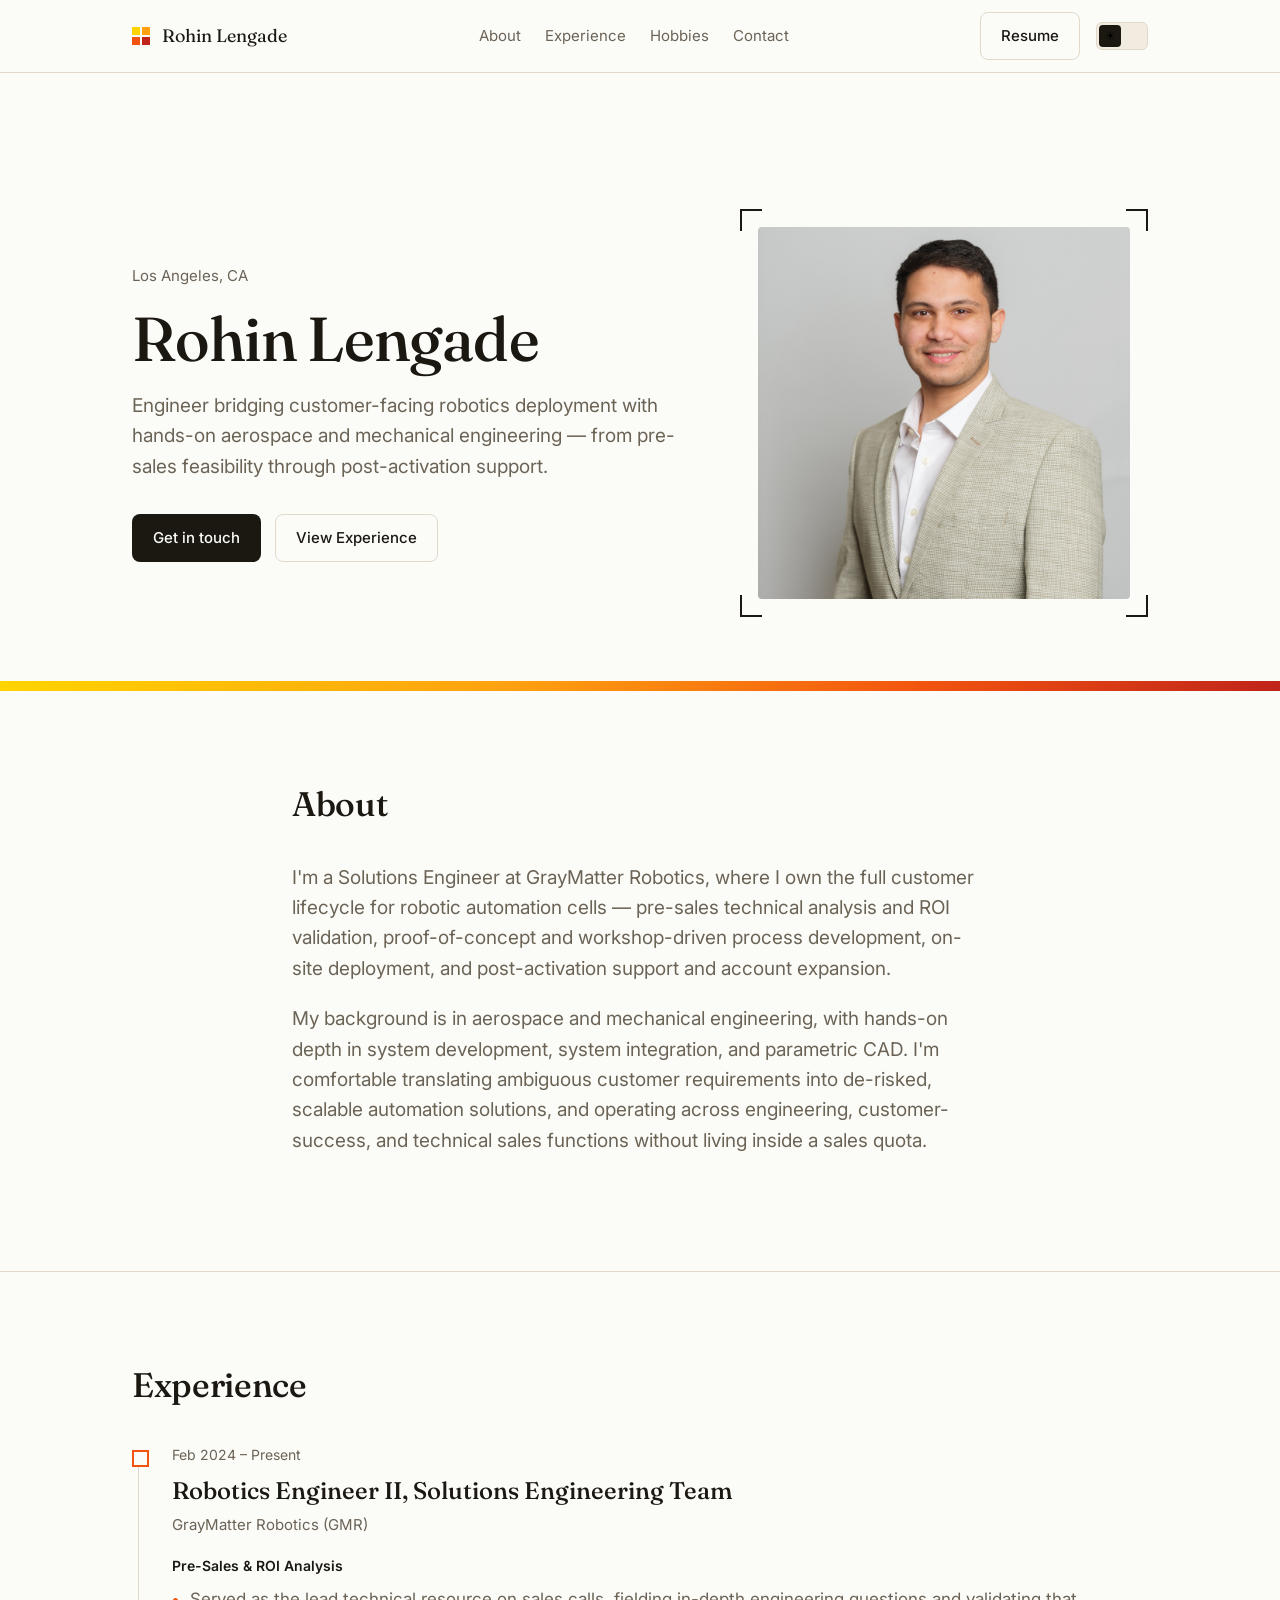
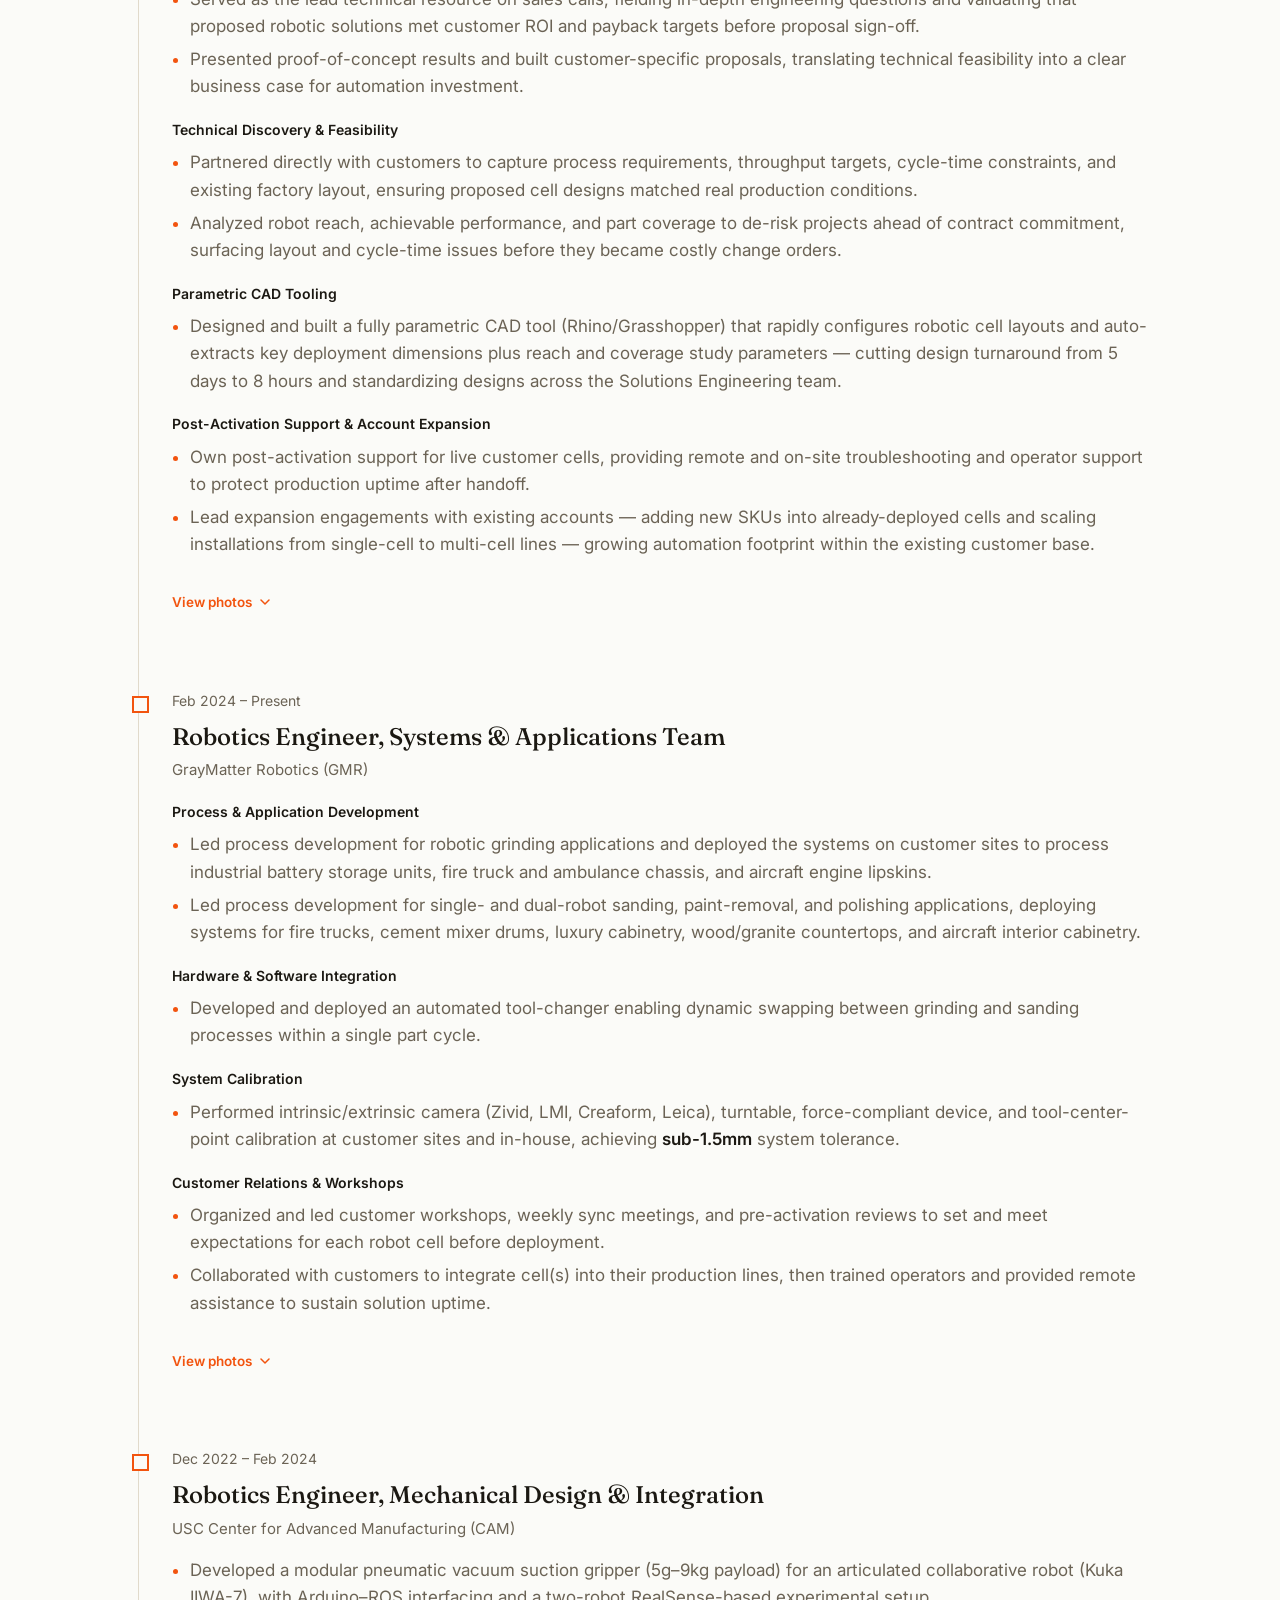
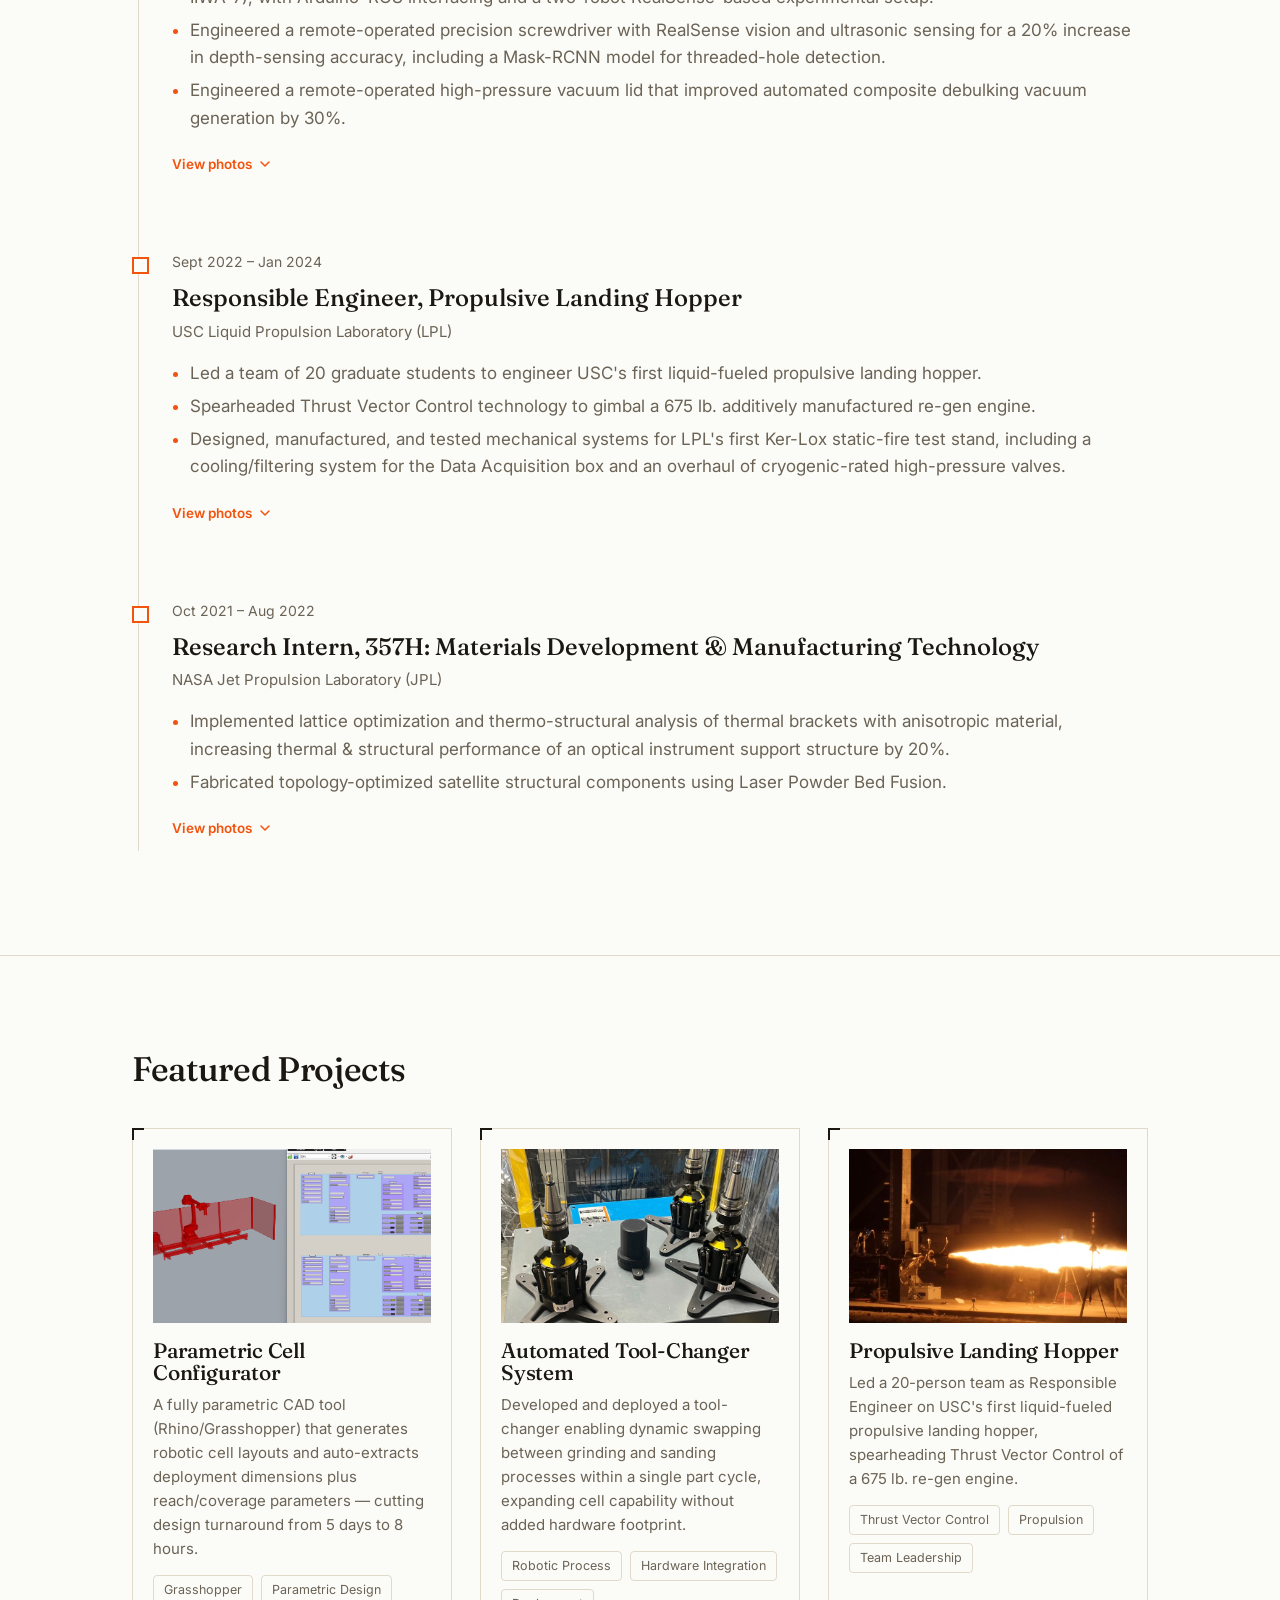
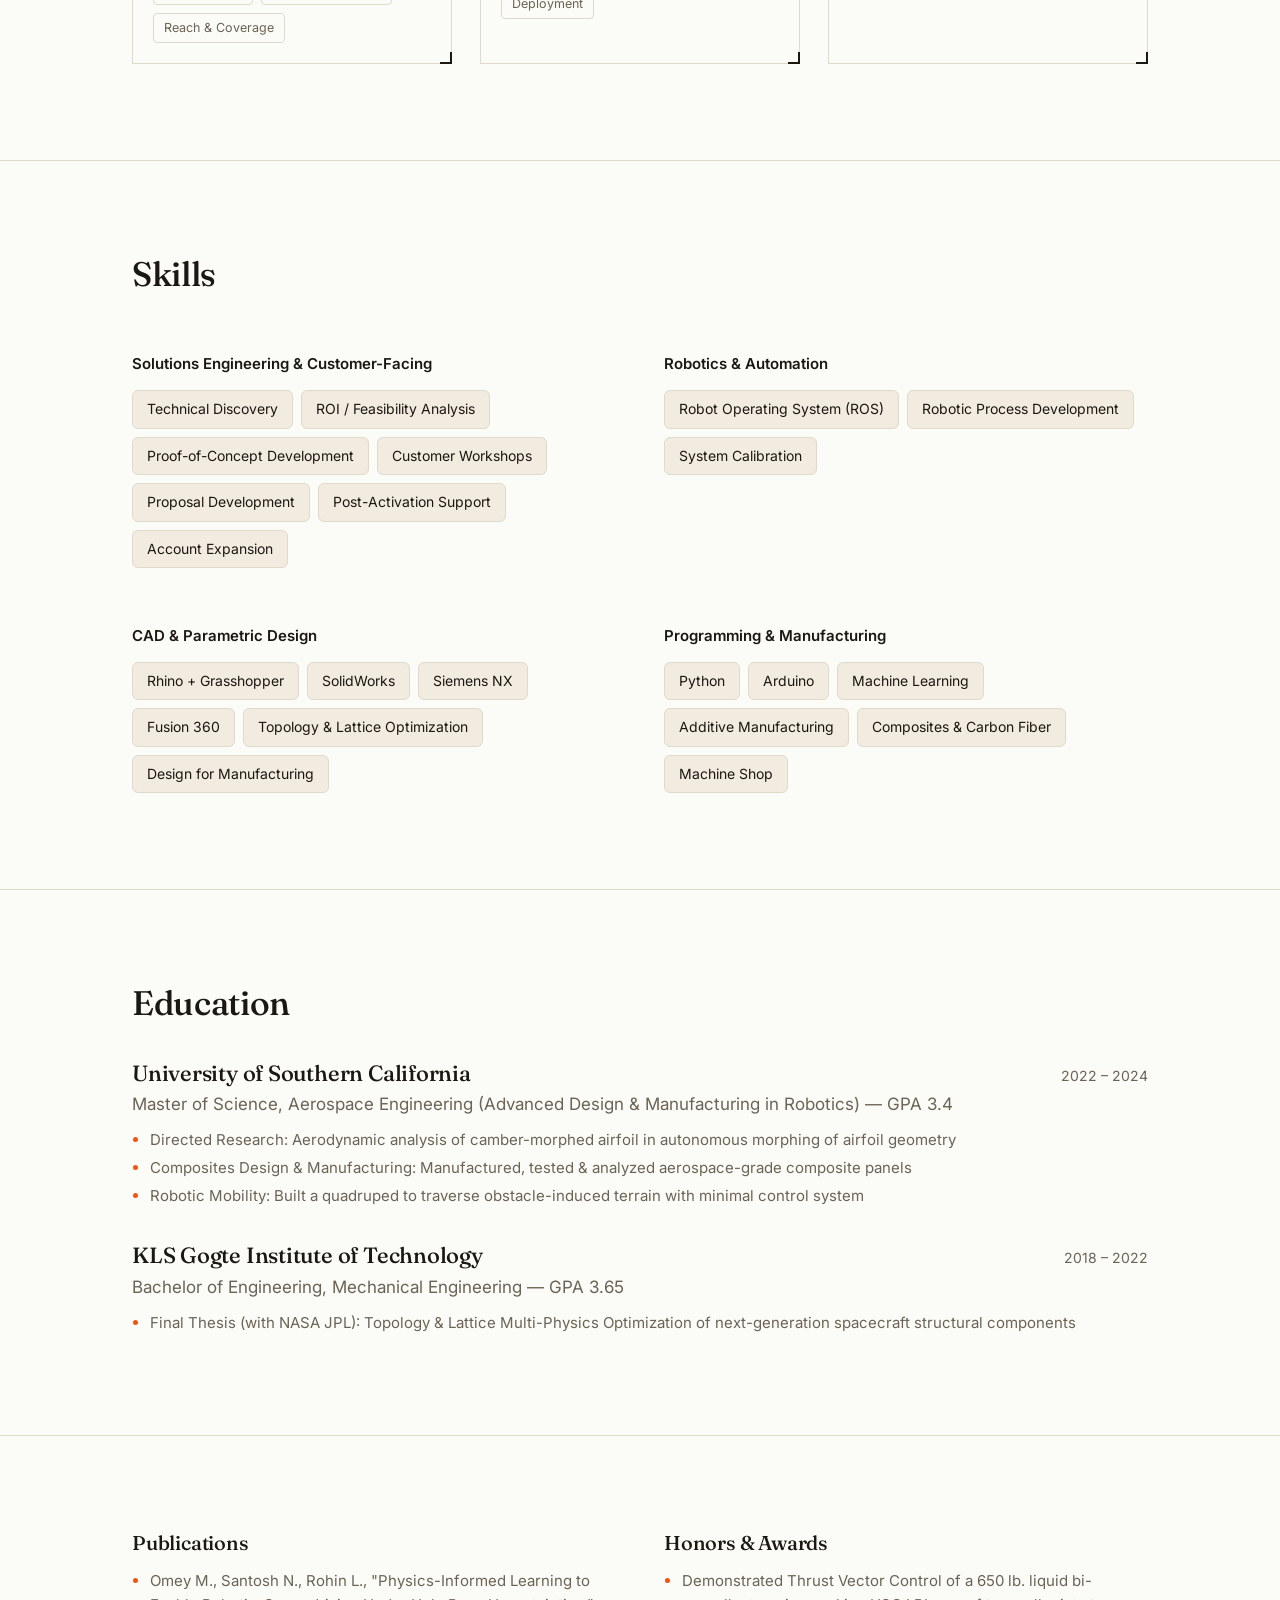
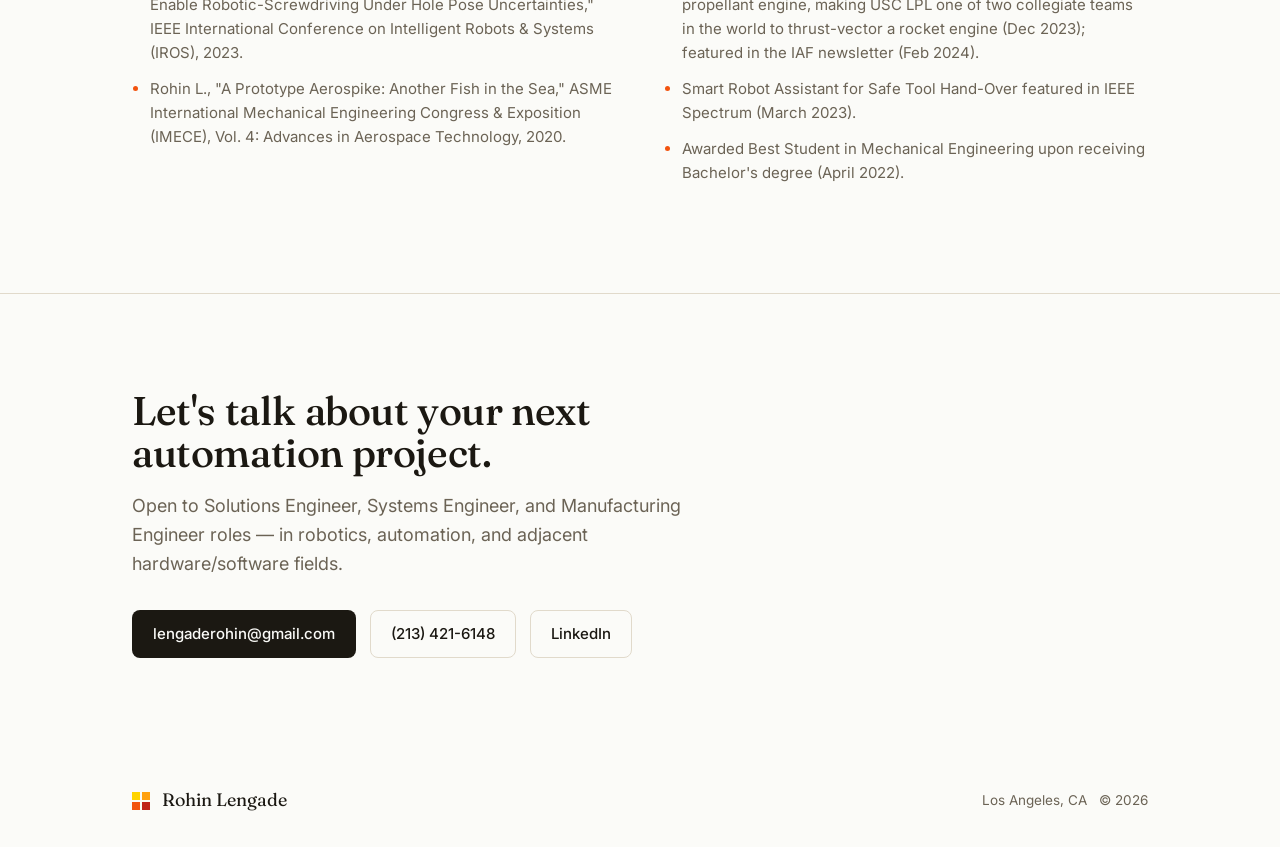
==== index.html @ f72cbc5b "Initial commit: personal portfolio site Solutions Engineer portfolio with experience timeline, proje" ====
<!DOCTYPE html>
<html lang="en">
<head>
<meta charset="UTF-8">
<meta name="viewport" content="width=device-width, initial-scale=1.0">
<title>Rohin Lengade — Solutions Engineer</title>
<meta name="description" content="Rohin Lengade — Solutions Engineer specializing in robotics automation, pre-sales technical analysis, and parametric CAD tooling.">
<link rel="stylesheet" href="css/style.css">
</head>
<body>

<nav class="site-nav">
  <div class="wrap">
    <a href="#top" class="brand">
      <span class="brand-mark"><span></span><span></span><span></span><span></span></span>
      <span class="brand-name">Rohin Lengade</span>
    </a>
    <ul class="nav-links">
      <li><a href="#about">About</a></li>
      <li><a href="#experience">Experience</a></li>
      <li><a href="hobbies.html">Hobbies</a></li>
      <li><a href="#contact">Contact</a></li>
    </ul>
    <div class="nav-right">
      <a class="btn btn-outline" href="resume/Resume_RohinLengade.pdf" target="_blank" rel="noopener">Resume</a>
      <button class="theme-toggle" aria-label="Toggle dark mode" aria-pressed="false">
        <span class="knob">&#9728;</span>
      </button>
      <button class="mobile-toggle" aria-label="Toggle menu" aria-expanded="false">&#9776;</button>
    </div>
  </div>
</nav>

<header class="hero" id="top">
  <div class="wrap">
    <div>
      <div class="eyebrow">Los Angeles, CA</div>
      <h1>Rohin Lengade</h1>
      <p class="hero-tagline">Engineer bridging customer-facing robotics deployment with hands-on aerospace and mechanical engineering — from pre-sales feasibility through post-activation support.</p>
      <div class="hero-actions">
        <a class="btn btn-primary" href="#contact">Get in touch</a>
        <a class="btn btn-outline" href="#experience">View Experience</a>
      </div>
    </div>
    <div class="hero-photo-frame">
      <!-- Replace src below with assets/images/profile.jpg once you add your photo -->
      <img src="assets/images/profile-picture.JPG" alt="Portrait of Rohin Lengade">
      <span class="corner tl"></span>
      <span class="corner tr"></span>
      <span class="corner bl"></span>
      <span class="corner br"></span>
    </div>
  </div>
</header>

<div class="gradient-band" aria-hidden="true"></div>

<section class="about" id="about">
  <div class="wrap">
    <h2 class="eyebrow-free-heading">About</h2>
    <p>I'm a Solutions Engineer at GrayMatter Robotics, where I own the full customer lifecycle for robotic automation cells — pre-sales technical analysis and ROI validation, proof-of-concept and workshop-driven process development, on-site deployment, and post-activation support and account expansion.</p>
    <p>My background is in aerospace and mechanical engineering, with hands-on depth in system development, system integration, and parametric CAD. I'm comfortable translating ambiguous customer requirements into de-risked, scalable automation solutions, and operating across engineering, customer-success, and technical sales functions without living inside a sales quota.</p>
  </div>
</section>

<section class="experience" id="experience">
  <div class="wrap">
    <h2 class="eyebrow-free-heading">Experience</h2>
    <div class="timeline">

      <div class="entry">
        <div class="entry-dates">Feb 2024 – Present</div>
        <div class="entry-role">Robotics Engineer II, Solutions Engineering Team</div>
        <div class="entry-org">GrayMatter Robotics (GMR)</div>

        <div class="entry-group">
          <h4>Pre-Sales &amp; ROI Analysis</h4>
          <ul>
            <li>Served as the lead technical resource on sales calls, fielding in-depth engineering questions and validating that proposed robotic solutions met customer ROI and payback targets before proposal sign-off.</li>
            <li>Presented proof-of-concept results and built customer-specific proposals, translating technical feasibility into a clear business case for automation investment.</li>
          </ul>
        </div>

        <div class="entry-group">
          <h4>Technical Discovery &amp; Feasibility</h4>
          <ul>
            <li>Partnered directly with customers to capture process requirements, throughput targets, cycle-time constraints, and existing factory layout, ensuring proposed cell designs matched real production conditions.</li>
            <li>Analyzed robot reach, achievable performance, and part coverage to de-risk projects ahead of contract commitment, surfacing layout and cycle-time issues before they became costly change orders.</li>
          </ul>
        </div>

        <div class="entry-group">
          <h4>Parametric CAD Tooling</h4>
          <ul>
            <li>Designed and built a fully parametric CAD tool (Rhino/Grasshopper) that rapidly configures robotic cell layouts and auto-extracts key deployment dimensions plus reach and coverage study parameters — cutting design turnaround from 5 days to 8 hours and standardizing designs across the Solutions Engineering team.</li>
          </ul>
        </div>

        <div class="entry-group">
          <h4>Post-Activation Support &amp; Account Expansion</h4>
          <ul>
            <li>Own post-activation support for live customer cells, providing remote and on-site troubleshooting and operator support to protect production uptime after handoff.</li>
            <li>Lead expansion engagements with existing accounts — adding new SKUs into already-deployed cells and scaling installations from single-cell to multi-cell lines — growing automation footprint within the existing customer base.</li>
          </ul>
        </div>

        <button class="entry-toggle" type="button" aria-expanded="false" aria-controls="gallery-se">
          <span>View photos</span>
          <svg class="chevron" width="10" height="6" viewBox="0 0 10 6" fill="none" aria-hidden="true"><path d="M1 1L5 5L9 1" stroke="currentColor" stroke-width="1.5" stroke-linecap="round" stroke-linejoin="round"/></svg>
        </button>
        <div class="entry-gallery-wrap" id="gallery-se">
          <div class="entry-gallery">
            <!-- Replace each src below with photos of this role: sales/discovery calls, POC results, proposals, site walkthroughs -->
            <figure><img src="assets/images/gallery-placeholder.svg" alt="Add a photo from Solutions Engineering work"></figure>
            <figure><img src="assets/images/gallery-placeholder.svg" alt="Add a photo from Solutions Engineering work"></figure>
            <figure><img src="assets/images/gallery-placeholder.svg" alt="Add a photo from Solutions Engineering work"></figure>
          </div>
        </div>
      </div>

      <div class="entry">
        <div class="entry-dates">Feb 2024 – Present</div>
        <div class="entry-role">Robotics Engineer, Systems &amp; Applications Team</div>
        <div class="entry-org">GrayMatter Robotics (GMR)</div>

        <div class="entry-group">
          <h4>Process &amp; Application Development</h4>
          <ul>
            <li>Led process development for robotic grinding applications and deployed the systems on customer sites to process industrial battery storage units, fire truck and ambulance chassis, and aircraft engine lipskins.</li>
            <li>Led process development for single- and dual-robot sanding, paint-removal, and polishing applications, deploying systems for fire trucks, cement mixer drums, luxury cabinetry, wood/granite countertops, and aircraft interior cabinetry.</li>
          </ul>
        </div>

        <div class="entry-group">
          <h4>Hardware &amp; Software Integration</h4>
          <ul>
            <li>Developed and deployed an automated tool-changer enabling dynamic swapping between grinding and sanding processes within a single part cycle.</li>
          </ul>
        </div>

        <div class="entry-group">
          <h4>System Calibration</h4>
          <ul>
            <li>Performed intrinsic/extrinsic camera (Zivid, LMI, Creaform, Leica), turntable, force-compliant device, and tool-center-point calibration at customer sites and in-house, achieving <span class="highlight-figure">sub-1.5mm</span> system tolerance.</li>
          </ul>
        </div>

        <div class="entry-group">
          <h4>Customer Relations &amp; Workshops</h4>
          <ul>
            <li>Organized and led customer workshops, weekly sync meetings, and pre-activation reviews to set and meet expectations for each robot cell before deployment.</li>
            <li>Collaborated with customers to integrate cell(s) into their production lines, then trained operators and provided remote assistance to sustain solution uptime.</li>
          </ul>
        </div>

        <button class="entry-toggle" type="button" aria-expanded="false" aria-controls="gallery-sa">
          <span>View photos</span>
          <svg class="chevron" width="10" height="6" viewBox="0 0 10 6" fill="none" aria-hidden="true"><path d="M1 1L5 5L9 1" stroke="currentColor" stroke-width="1.5" stroke-linecap="round" stroke-linejoin="round"/></svg>
        </button>
        <div class="entry-gallery-wrap" id="gallery-sa">
          <div class="entry-gallery">
            <!-- Replace each src below with photos of this role: deployed cells, calibration setups, tool-changer hardware, customer workshops -->
            <figure><img src="assets/images/SA1.JPEG" alt="Add a photo from Systems & Applications work"></figure>
            <figure><img src="assets/images/SA2.JPEG" alt="Add a photo from Systems & Applications work"></figure>
            <figure><img src="assets/images/SA3.JPEG" alt="Add a photo from Systems & Applications work"></figure>
          </div>
        </div>
      </div>

      <div class="entry">
        <div class="entry-dates">Dec 2022 – Feb 2024</div>
        <div class="entry-role">Robotics Engineer, Mechanical Design &amp; Integration</div>
        <div class="entry-org">USC Center for Advanced Manufacturing (CAM)</div>
        <ul>
          <li>Developed a modular pneumatic vacuum suction gripper (5g–9kg payload) for an articulated collaborative robot (Kuka IIWA-7), with Arduino–ROS interfacing and a two-robot RealSense-based experimental setup.</li>
          <li>Engineered a remote-operated precision screwdriver with RealSense vision and ultrasonic sensing for a 20% increase in depth-sensing accuracy, including a Mask-RCNN model for threaded-hole detection.</li>
          <li>Engineered a remote-operated high-pressure vacuum lid that improved automated composite debulking vacuum generation by 30%.</li>
        </ul>

        <button class="entry-toggle" type="button" aria-expanded="false" aria-controls="gallery-cam">
          <span>View photos</span>
          <svg class="chevron" width="10" height="6" viewBox="0 0 10 6" fill="none" aria-hidden="true"><path d="M1 1L5 5L9 1" stroke="currentColor" stroke-width="1.5" stroke-linecap="round" stroke-linejoin="round"/></svg>
        </button>
        <div class="entry-gallery-wrap" id="gallery-cam">
          <div class="entry-gallery">
            <!-- Replace each src below with photos of this role: gripper prototype, screwdriver rig, lab setup -->
            <figure><img src="assets/images/CAM1.JPEG" alt="Add a photo from USC CAM work"></figure>
            <figure><img src="assets/images/CAM2.png" alt="Add a photo from USC CAM work"></figure>
          </div>
        </div>
      </div>

      <div class="entry">
        <div class="entry-dates">Sept 2022 – Jan 2024</div>
        <div class="entry-role">Responsible Engineer, Propulsive Landing Hopper</div>
        <div class="entry-org">USC Liquid Propulsion Laboratory (LPL)</div>
        <ul>
          <li>Led a team of 20 graduate students to engineer USC's first liquid-fueled propulsive landing hopper.</li>
          <li>Spearheaded Thrust Vector Control technology to gimbal a 675 lb. additively manufactured re-gen engine.</li>
          <li>Designed, manufactured, and tested mechanical systems for LPL's first Ker-Lox static-fire test stand, including a cooling/filtering system for the Data Acquisition box and an overhaul of cryogenic-rated high-pressure valves.</li>
        </ul>

        <button class="entry-toggle" type="button" aria-expanded="false" aria-controls="gallery-lpl">
          <span>View photos</span>
          <svg class="chevron" width="10" height="6" viewBox="0 0 10 6" fill="none" aria-hidden="true"><path d="M1 1L5 5L9 1" stroke="currentColor" stroke-width="1.5" stroke-linecap="round" stroke-linejoin="round"/></svg>
        </button>
        <div class="entry-gallery-wrap" id="gallery-lpl">
          <div class="entry-gallery">
            <!-- Replace each src below with photos of this role: static-fire test stand, TVC rig, team at the test site -->
            <figure><img src="assets/images/TVC1.JPEG" alt="Add a photo from USC LPL work"></figure>
            <figure><img src="assets/images/TVC2.JPEG" alt="Add a photo from USC LPL work"></figure>
            <figure><img src="assets/images/TVC3.jpg" alt="Add a photo from USC LPL work"></figure>
          </div>
        </div>
      </div>

      <div class="entry">
        <div class="entry-dates">Oct 2021 – Aug 2022</div>
        <div class="entry-role">Research Intern, 357H: Materials Development &amp; Manufacturing Technology</div>
        <div class="entry-org">NASA Jet Propulsion Laboratory (JPL)</div>
        <ul>
          <li>Implemented lattice optimization and thermo-structural analysis of thermal brackets with anisotropic material, increasing thermal &amp; structural performance of an optical instrument support structure by 20%.</li>
          <li>Fabricated topology-optimized satellite structural components using Laser Powder Bed Fusion.</li>
        </ul>

        <button class="entry-toggle" type="button" aria-expanded="false" aria-controls="gallery-jpl">
          <span>View photos</span>
          <svg class="chevron" width="10" height="6" viewBox="0 0 10 6" fill="none" aria-hidden="true"><path d="M1 1L5 5L9 1" stroke="currentColor" stroke-width="1.5" stroke-linecap="round" stroke-linejoin="round"/></svg>
        </button>
        <div class="entry-gallery-wrap" id="gallery-jpl">
          <div class="entry-gallery">
            <!-- Replace each src below with photos of this role: thermal bracket parts, LPBF prints, lab/cleanroom -->
            <figure><img class="fit-contain" src="assets/images/TopOpt1.png" alt="Add a photo from NASA JPL work"></figure>
          </div>
        </div>
      </div>

    </div>
  </div>
</section>

<section class="projects" id="projects">
  <div class="wrap">
    <h2 class="eyebrow-free-heading">Featured Projects</h2>
    <div class="project-grid">

      <div class="project-card">
        <span class="tick tl"></span><span class="tick br"></span>
        <!-- Replace src with assets/images/parametric-cad.jpg -->
        <img src="assets/images/ParamTool.png" alt="Parametric CAD tool screenshot">
        <h3>Parametric Cell Configurator</h3>
        <p>A fully parametric CAD tool (Rhino/Grasshopper) that generates robotic cell layouts and auto-extracts deployment dimensions plus reach/coverage parameters — cutting design turnaround from 5 days to 8 hours.</p>
        <div class="tag-row">
          <span class="tag">Grasshopper</span>
          <span class="tag">Parametric Design</span>
          <span class="tag">Reach &amp; Coverage</span>
        </div>
      </div>

      <div class="project-card">
        <span class="tick tl"></span><span class="tick br"></span>
        <!-- Replace src with assets/images/tool-changer.jpg -->
        <img src="assets/images/TC1.png" alt="Automated tool-changer robot cell photo">
        <h3>Automated Tool-Changer System</h3>
        <p>Developed and deployed a tool-changer enabling dynamic swapping between grinding and sanding processes within a single part cycle, expanding cell capability without added hardware footprint.</p>
        <div class="tag-row">
          <span class="tag">Robotic Process</span>
          <span class="tag">Hardware Integration</span>
          <span class="tag">Deployment</span>
        </div>
      </div>

      <div class="project-card">
        <span class="tick tl"></span><span class="tick br"></span>
        <!-- Replace src with assets/images/landing-hopper.jpg -->
        <img src="assets/images/TVC.jpg" alt="Propulsive landing hopper test stand photo">
        <h3>Propulsive Landing Hopper</h3>
        <p>Led a 20-person team as Responsible Engineer on USC's first liquid-fueled propulsive landing hopper, spearheading Thrust Vector Control of a 675 lb. re-gen engine.</p>
        <div class="tag-row">
          <span class="tag">Thrust Vector Control</span>
          <span class="tag">Propulsion</span>
          <span class="tag">Team Leadership</span>
        </div>
      </div>

    </div>
  </div>
</section>

<section class="skills" id="skills">
  <div class="wrap">
    <h2 class="eyebrow-free-heading">Skills</h2>
    <div class="skills-grid">
      <div class="skill-group">
        <h4>Solutions Engineering &amp; Customer-Facing</h4>
        <div class="chip-row">
          <span class="chip">Technical Discovery</span>
          <span class="chip">ROI / Feasibility Analysis</span>
          <span class="chip">Proof-of-Concept Development</span>
          <span class="chip">Customer Workshops</span>
          <span class="chip">Proposal Development</span>
          <span class="chip">Post-Activation Support</span>
          <span class="chip">Account Expansion</span>
        </div>
      </div>
      <div class="skill-group">
        <h4>Robotics &amp; Automation</h4>
        <div class="chip-row">
          <span class="chip">Robot Operating System (ROS)</span>
          <span class="chip">Robotic Process Development</span>
          <span class="chip">System Calibration</span>
        </div>
      </div>
      <div class="skill-group">
        <h4>CAD &amp; Parametric Design</h4>
        <div class="chip-row">
          <span class="chip">Rhino + Grasshopper</span>
          <span class="chip">SolidWorks</span>
          <span class="chip">Siemens NX</span>
          <span class="chip">Fusion 360</span>
          <span class="chip">Topology &amp; Lattice Optimization</span>
          <span class="chip">Design for Manufacturing</span>
        </div>
      </div>
      <div class="skill-group">
        <h4>Programming &amp; Manufacturing</h4>
        <div class="chip-row">
          <span class="chip">Python</span>
          <span class="chip">Arduino</span>
          <span class="chip">Machine Learning</span>
          <span class="chip">Additive Manufacturing</span>
          <span class="chip">Composites &amp; Carbon Fiber</span>
          <span class="chip">Machine Shop</span>
        </div>
      </div>
    </div>
  </div>
</section>

<section class="education" id="education">
  <div class="wrap">
    <h2 class="eyebrow-free-heading">Education</h2>

    <div class="edu-entry">
      <div class="edu-header">
        <h3>University of Southern California</h3>
        <span class="edu-dates">2022 – 2024</span>
      </div>
      <div class="edu-degree">Master of Science, Aerospace Engineering (Advanced Design &amp; Manufacturing in Robotics) — GPA 3.4</div>
      <ul>
        <li>Directed Research: Aerodynamic analysis of camber-morphed airfoil in autonomous morphing of airfoil geometry</li>
        <li>Composites Design &amp; Manufacturing: Manufactured, tested &amp; analyzed aerospace-grade composite panels</li>
        <li>Robotic Mobility: Built a quadruped to traverse obstacle-induced terrain with minimal control system</li>
      </ul>
    </div>

    <div class="edu-entry">
      <div class="edu-header">
        <h3>KLS Gogte Institute of Technology</h3>
        <span class="edu-dates">2018 – 2022</span>
      </div>
      <div class="edu-degree">Bachelor of Engineering, Mechanical Engineering — GPA 3.65</div>
      <ul>
        <li>Final Thesis (with NASA JPL): Topology &amp; Lattice Multi-Physics Optimization of next-generation spacecraft structural components</li>
      </ul>
    </div>
  </div>
</section>

<section class="pub-honors">
  <div class="wrap two-col">
    <div>
      <h3>Publications</h3>
      <ul>
        <li>Omey M., Santosh N., Rohin L., "Physics-Informed Learning to Enable Robotic-Screwdriving Under Hole Pose Uncertainties," IEEE International Conference on Intelligent Robots &amp; Systems (IROS), 2023.</li>
        <li>Rohin L., "A Prototype Aerospike: Another Fish in the Sea," ASME International Mechanical Engineering Congress &amp; Exposition (IMECE), Vol. 4: Advances in Aerospace Technology, 2020.</li>
      </ul>
    </div>
    <div>
      <h3>Honors &amp; Awards</h3>
      <ul>
        <li>Demonstrated Thrust Vector Control of a 650 lb. liquid bi-propellant engine, making USC LPL one of two collegiate teams in the world to thrust-vector a rocket engine (Dec 2023); featured in the IAF newsletter (Feb 2024).</li>
        <li>Smart Robot Assistant for Safe Tool Hand-Over featured in IEEE Spectrum (March 2023).</li>
        <li>Awarded Best Student in Mechanical Engineering upon receiving Bachelor's degree (April 2022).</li>
      </ul>
    </div>
  </div>
</section>

<section class="contact" id="contact">
  <div class="wrap">
    <h2>Let's talk about your next automation project.</h2>
    <p>Open to Solutions Engineer, Systems Engineer, and Manufacturing Engineer roles — in robotics, automation, and adjacent hardware/software fields.</p>
    <div class="contact-links">
      <a class="btn btn-primary" href="mailto:lengaderohin@gmail.com">lengaderohin@gmail.com</a>
      <a class="btn btn-outline" href="tel:+12134216148">(213) 421-6148</a>
      <a class="btn btn-outline" href="https://www.linkedin.com/in/rohin-lengade-b3b880192/" target="_blank" rel="noopener">LinkedIn</a>
    </div>
  </div>
</section>

<footer>
  <div class="wrap">
    <a href="#top" class="brand">
      <span class="brand-mark"><span></span><span></span><span></span><span></span></span>
      <span class="brand-name">Rohin Lengade</span>
    </a>
    <span class="foot-note">Los Angeles, CA &nbsp; &copy; <span id="year"></span></span>
  </div>
</footer>

<script src="js/script.js"></script>
</body>
</html>
---- css/style.css ----
@import url('https://fonts.googleapis.com/css2?family=Fraunces:opsz,wght@9..144,400;9..144,500;9..144,600&family=Inter:wght@400;500;600;700&display=swap');

/* ---------- Tokens ---------- */
:root {
  --bg: #FBFBF8;
  --surface: #F1ECDF;
  --ink: #1B1812;
  --ink-muted: #6B6355;
  --hairline: #E1DACB;
  --accent-yellow: #FFD400;
  --accent-amber: #FFA110;
  --accent-orange: #F2540F;
  --accent-deep: #C0231A;
  --accent-gradient: linear-gradient(120deg, var(--accent-yellow) 0%, var(--accent-amber) 40%, var(--accent-orange) 72%, var(--accent-deep) 100%);
  --shadow: none;
  --radius: 8px;
  color-scheme: light;
}

html[data-theme="dark"] {
  --bg: #17140F;
  --surface: #211C15;
  --ink: #F3EEE2;
  --ink-muted: #A79C88;
  --hairline: #37301F;
  color-scheme: dark;
}

* { box-sizing: border-box; }

html {
  scroll-behavior: smooth;
}

@media (prefers-reduced-motion: reduce) {
  html { scroll-behavior: auto; }
  * { animation-duration: 0.001ms !important; transition-duration: 0.001ms !important; }
}

body {
  margin: 0;
  background: var(--bg);
  color: var(--ink);
  font-family: 'Inter', -apple-system, BlinkMacSystemFont, 'Segoe UI', sans-serif;
  font-size: 17px;
  line-height: 1.6;
  transition: background 0.25s ease, color 0.25s ease;
}

h1, h2, h3 {
  font-family: 'Fraunces', Georgia, serif;
  font-weight: 500;
  line-height: 1.05;
  letter-spacing: -0.01em;
  margin: 0;
}

a { color: inherit; }

.wrap {
  max-width: 1080px;
  margin: 0 auto;
  padding: 0 32px;
}

section { padding: 96px 0; border-bottom: 1px solid var(--hairline); }
section:last-of-type { border-bottom: none; }

.eyebrow-free-heading {
  font-size: 34px;
  margin-bottom: 40px;
}

/* ---------- Nav ---------- */
.site-nav {
  position: sticky;
  top: 0;
  z-index: 50;
  background: var(--bg);
  border-bottom: 1px solid var(--hairline);
}

.site-nav .wrap {
  display: flex;
  align-items: center;
  justify-content: space-between;
  gap: 24px;
  height: 72px;
}

.brand {
  display: flex;
  align-items: center;
  flex-shrink: 0;
  gap: 12px;
  text-decoration: none;
  color: var(--ink);
  white-space: nowrap;
}

.brand-mark {
  display: grid;
  grid-template-columns: repeat(2, 8px);
  grid-template-rows: repeat(2, 8px);
  gap: 2px;
}
.brand-mark span:nth-child(1) { background: var(--accent-yellow); }
.brand-mark span:nth-child(2) { background: var(--accent-amber); }
.brand-mark span:nth-child(3) { background: var(--accent-orange); }
.brand-mark span:nth-child(4) { background: var(--accent-deep); }

.brand-name {
  font-family: 'Fraunces', serif;
  font-size: 18px;
}

.nav-links {
  display: flex;
  align-items: center;
  gap: 24px;
  list-style: none;
  margin: 0;
  padding: 0;
}

.nav-links a {
  text-decoration: none;
  font-size: 15px;
  color: var(--ink-muted);
  transition: color 0.2s ease;
  white-space: nowrap;
}
.nav-links a:hover { color: var(--ink); }
.nav-links a[aria-current="page"] { color: var(--ink); }

.nav-right { display: flex; align-items: center; flex-shrink: 0; gap: 16px; }

.btn {
  display: inline-flex;
  align-items: center;
  justify-content: center;
  gap: 8px;
  padding: 11px 20px;
  border-radius: var(--radius);
  font-size: 15px;
  font-weight: 500;
  text-decoration: none;
  border: 1px solid transparent;
  cursor: pointer;
  transition: transform 0.15s ease, background 0.2s ease, border-color 0.2s ease;
  font-family: inherit;
}
.btn:active { transform: translateY(1px); }

.btn-primary {
  background: var(--ink);
  color: var(--bg);
}
.btn-primary:hover { background: var(--accent-deep); }

.btn-outline {
  background: transparent;
  color: var(--ink);
  border-color: var(--hairline);
}
.btn-outline:hover { border-color: var(--ink); }

/* Theme toggle */
.theme-toggle {
  width: 52px;
  height: 28px;
  border-radius: 6px;
  border: 1px solid var(--hairline);
  background: var(--surface);
  position: relative;
  cursor: pointer;
  padding: 0;
}
.theme-toggle .knob {
  position: absolute;
  top: 2px;
  left: 2px;
  width: 22px;
  height: 22px;
  border-radius: 4px;
  background: var(--ink);
  transition: transform 0.2s ease;
  display: flex;
  align-items: center;
  justify-content: center;
  font-size: 12px;
}
html[data-theme="dark"] .theme-toggle .knob { transform: translateX(24px); }

.mobile-toggle { display: none; }

/* ---------- Hero ---------- */
.hero {
  padding-top: 72px;
  padding-bottom: 0;
  border-bottom: none;
}
.hero .wrap {
  display: grid;
  grid-template-columns: 1.15fr 0.85fr;
  gap: 56px;
  align-items: center;
  padding-top: 64px;
  padding-bottom: 64px;
}

.eyebrow {
  font-size: 15px;
  color: var(--ink-muted);
  margin-bottom: 18px;
}

.hero h1 {
  font-size: 62px;
  margin-bottom: 20px;
}

.hero-tagline {
  font-size: 19px;
  color: var(--ink-muted);
  max-width: 46ch;
  margin-bottom: 32px;
}

.hero-actions { display: flex; gap: 14px; flex-wrap: wrap; }

.hero-photo-frame {
  position: relative;
  aspect-ratio: 1 / 1;
  padding: 18px;
}
.hero-photo-frame img {
  width: 100%;
  height: 100%;
  object-fit: cover;
  border-radius: 4px;
  display: block;
}
.hero-photo-frame::before,
.hero-photo-frame::after,
.corner-bracket span {
  content: '';
}
.hero-photo-frame .corner {
  position: absolute;
  width: 22px;
  height: 22px;
  border: 2px solid var(--ink);
}
.corner.tl { top: 0; left: 0; border-right: none; border-bottom: none; }
.corner.tr { top: 0; right: 0; border-left: none; border-bottom: none; }
.corner.bl { bottom: 0; left: 0; border-right: none; border-top: none; }
.corner.br { bottom: 0; right: 0; border-left: none; border-top: none; }

/* Gradient divider band - the one bold moment */
.gradient-band {
  height: 10px;
  background: var(--accent-gradient);
}

/* ---------- About ---------- */
.about .wrap { max-width: 760px; }
.about p { font-size: 19px; color: var(--ink-muted); }
.about p + p { margin-top: 20px; }

/* ---------- Experience Timeline ---------- */
.timeline { position: relative; }
.timeline::before {
  content: '';
  position: absolute;
  left: 6px;
  top: 8px;
  bottom: 8px;
  width: 1px;
  background: var(--hairline);
}

.entry {
  position: relative;
  padding-left: 40px;
  margin-bottom: 56px;
}
.entry:last-child { margin-bottom: 0; }

.entry::before {
  content: '';
  position: absolute;
  left: 0;
  top: 6px;
  width: 13px;
  height: 13px;
  background: var(--bg);
  border: 2px solid var(--accent-orange);
}

.entry-dates {
  font-size: 14px;
  color: var(--ink-muted);
  margin-bottom: 6px;
}

.entry-role {
  font-family: 'Fraunces', serif;
  font-size: 24px;
  font-weight: 500;
  margin-bottom: 2px;
}

.entry-org {
  font-size: 15px;
  color: var(--ink-muted);
  margin-bottom: 16px;
}

.entry-group {
  margin-bottom: 18px;
}
.entry-group:last-child { margin-bottom: 0; }

.entry-group h4 {
  font-family: 'Inter', sans-serif;
  font-size: 14px;
  font-weight: 600;
  color: var(--ink);
  margin-bottom: 8px;
}

.entry ul {
  margin: 0;
  padding-left: 18px;
  color: var(--ink-muted);
}
.entry li { margin-bottom: 6px; }
.entry li::marker { color: var(--accent-orange); }
.entry .highlight-figure {
  color: var(--ink);
  font-weight: 600;
}

.entry-toggle {
  display: inline-flex;
  align-items: center;
  gap: 8px;
  margin-top: 18px;
  padding: 0;
  border: none;
  background: none;
  cursor: pointer;
  font-family: 'Inter', sans-serif;
  font-size: 13.5px;
  font-weight: 600;
  color: var(--accent-orange);
  transition: color 0.2s ease;
}
.entry-toggle:hover { color: var(--accent-deep); }
.entry-toggle .chevron { color: currentColor; transition: transform 0.2s ease; }
.entry-toggle[aria-expanded="true"] .chevron { transform: rotate(180deg); }

.entry-gallery-wrap {
  display: grid;
  grid-template-rows: 0fr;
  transition: grid-template-rows 0.3s ease;
}
.entry-gallery-wrap.is-open { grid-template-rows: 1fr; }

.entry-gallery {
  display: grid;
  grid-template-columns: repeat(3, 1fr);
  gap: 12px;
  padding-top: 18px;
  overflow: hidden;
  min-height: 0;
}

.entry-gallery figure { margin: 0; }
.entry-gallery img {
  width: 100%;
  aspect-ratio: 4 / 3;
  object-fit: cover;
  border: 1px solid var(--hairline);
  border-radius: 4px;
  display: block;
}
/* For diagrams/screenshots where cropping would lose content */
.entry-gallery img.fit-contain {
  object-fit: contain;
  background: var(--surface);
}

/* ---------- Projects ---------- */
.project-grid {
  display: grid;
  grid-template-columns: repeat(3, 1fr);
  gap: 28px;
}

.project-card {
  border: 1px solid var(--hairline);
  padding: 20px;
  position: relative;
}
.project-card .tick {
  position: absolute;
  width: 12px;
  height: 12px;
  border-color: var(--accent-orange);
}
.project-card .tick.tl { top: -1px; left: -1px; border-top: 2px solid; border-left: 2px solid; }
.project-card .tick.br { bottom: -1px; right: -1px; border-bottom: 2px solid; border-right: 2px solid; }

.project-card img {
  width: 100%;
  aspect-ratio: 8 / 5;
  object-fit: cover;
  margin-bottom: 16px;
  display: block;
}

.project-card h3 {
  font-size: 21px;
  margin-bottom: 10px;
}

.project-card p {
  font-size: 15px;
  color: var(--ink-muted);
  margin: 0;
}

.tag-row {
  display: flex;
  flex-wrap: wrap;
  gap: 8px;
  margin-top: 14px;
}
.tag {
  font-size: 12.5px;
  color: var(--ink-muted);
  border: 1px solid var(--hairline);
  padding: 4px 10px;
  border-radius: 4px;
}

/* ---------- Skills ---------- */
.skills-grid {
  display: grid;
  grid-template-columns: repeat(2, 1fr);
  gap: 36px 48px;
}
.skill-group h4 {
  font-size: 15px;
  font-weight: 600;
  margin-bottom: 14px;
}
.chip-row { display: flex; flex-wrap: wrap; gap: 8px; }
.chip {
  font-size: 14px;
  padding: 7px 14px;
  border-radius: 6px;
  background: var(--surface);
  color: var(--ink);
  border: 1px solid var(--hairline);
}

/* ---------- Education ---------- */
.edu-entry { margin-bottom: 36px; }
.edu-entry:last-child { margin-bottom: 0; }
.edu-header {
  display: flex;
  justify-content: space-between;
  align-items: baseline;
  flex-wrap: wrap;
  gap: 8px;
  margin-bottom: 4px;
}
.edu-header h3 { font-size: 22px; }
.edu-dates { color: var(--ink-muted); font-size: 14px; }
.edu-degree { color: var(--ink-muted); margin-bottom: 10px; }
.edu-entry ul { margin: 0; padding-left: 18px; color: var(--ink-muted); font-size: 15px; }
.edu-entry li { margin-bottom: 4px; }
.edu-entry li::marker { color: var(--accent-orange); }

/* ---------- Publications / Honors ---------- */
.two-col {
  display: grid;
  grid-template-columns: 1fr 1fr;
  gap: 48px;
}
.two-col h3 { font-size: 20px; margin-bottom: 16px; }
.two-col ul { margin: 0; padding-left: 18px; color: var(--ink-muted); font-size: 15px; }
.two-col li { margin-bottom: 12px; }
.two-col li::marker { color: var(--accent-orange); }

/* ---------- Contact / Footer ---------- */
.contact { text-align: left; }
.contact h2 { font-size: 40px; margin-bottom: 16px; max-width: 18ch; }
.contact p { color: var(--ink-muted); font-size: 18px; margin-bottom: 32px; max-width: 50ch; }
.contact-links {
  display: flex;
  flex-wrap: wrap;
  gap: 14px;
}

footer {
  padding: 32px 0;
}
footer .wrap {
  display: flex;
  justify-content: space-between;
  align-items: center;
  flex-wrap: wrap;
  gap: 12px;
}
footer .foot-note {
  font-size: 13.5px;
  color: var(--ink-muted);
}

/* ---------- Hobbies Page ---------- */
.hobbies-hero {
  padding-top: 136px;
  padding-bottom: 48px;
  border-bottom: none;
}
.hobbies-hero h1 { font-size: 52px; margin-bottom: 20px; }
.hobbies-hero .hero-tagline { margin-bottom: 0; max-width: 60ch; }

.hobby-category .wrap { max-width: 1080px; }
.hobby-intro {
  color: var(--ink-muted);
  font-size: 17px;
  max-width: 62ch;
  margin: -20px 0 32px;
}

.hobby-grid {
  display: grid;
  grid-template-columns: repeat(4, 1fr);
  gap: 20px;
}
.hobby-photo { margin: 0; }
.hobby-photo img {
  width: 100%;
  aspect-ratio: 3 / 4;
  object-fit: cover;
  border-radius: 4px;
  border: 1px solid var(--hairline);
  display: block;
}
.hobby-photo figcaption {
  font-size: 13px;
  color: var(--ink-muted);
  margin-top: 8px;
}

/* ---------- Responsive ---------- */
@media (max-width: 860px) {
  .nav-links { display: none; }
  .mobile-toggle {
    display: inline-flex;
    background: none;
    border: none;
    color: var(--ink);
    font-size: 22px;
    cursor: pointer;
  }
  .hero .wrap { grid-template-columns: 1fr; padding-top: 40px; }
  .hero-photo-frame { max-width: 320px; }
  .hero h1 { font-size: 42px; }
  .project-grid { grid-template-columns: 1fr; }
  .entry-gallery { grid-template-columns: repeat(2, 1fr); }
  .skills-grid { grid-template-columns: 1fr; }
  .two-col { grid-template-columns: 1fr; }
  section { padding: 64px 0; }
  .hobbies-hero { padding-top: 96px; }
  .hobbies-hero h1 { font-size: 36px; }
  .hobby-grid { grid-template-columns: repeat(2, 1fr); }
}
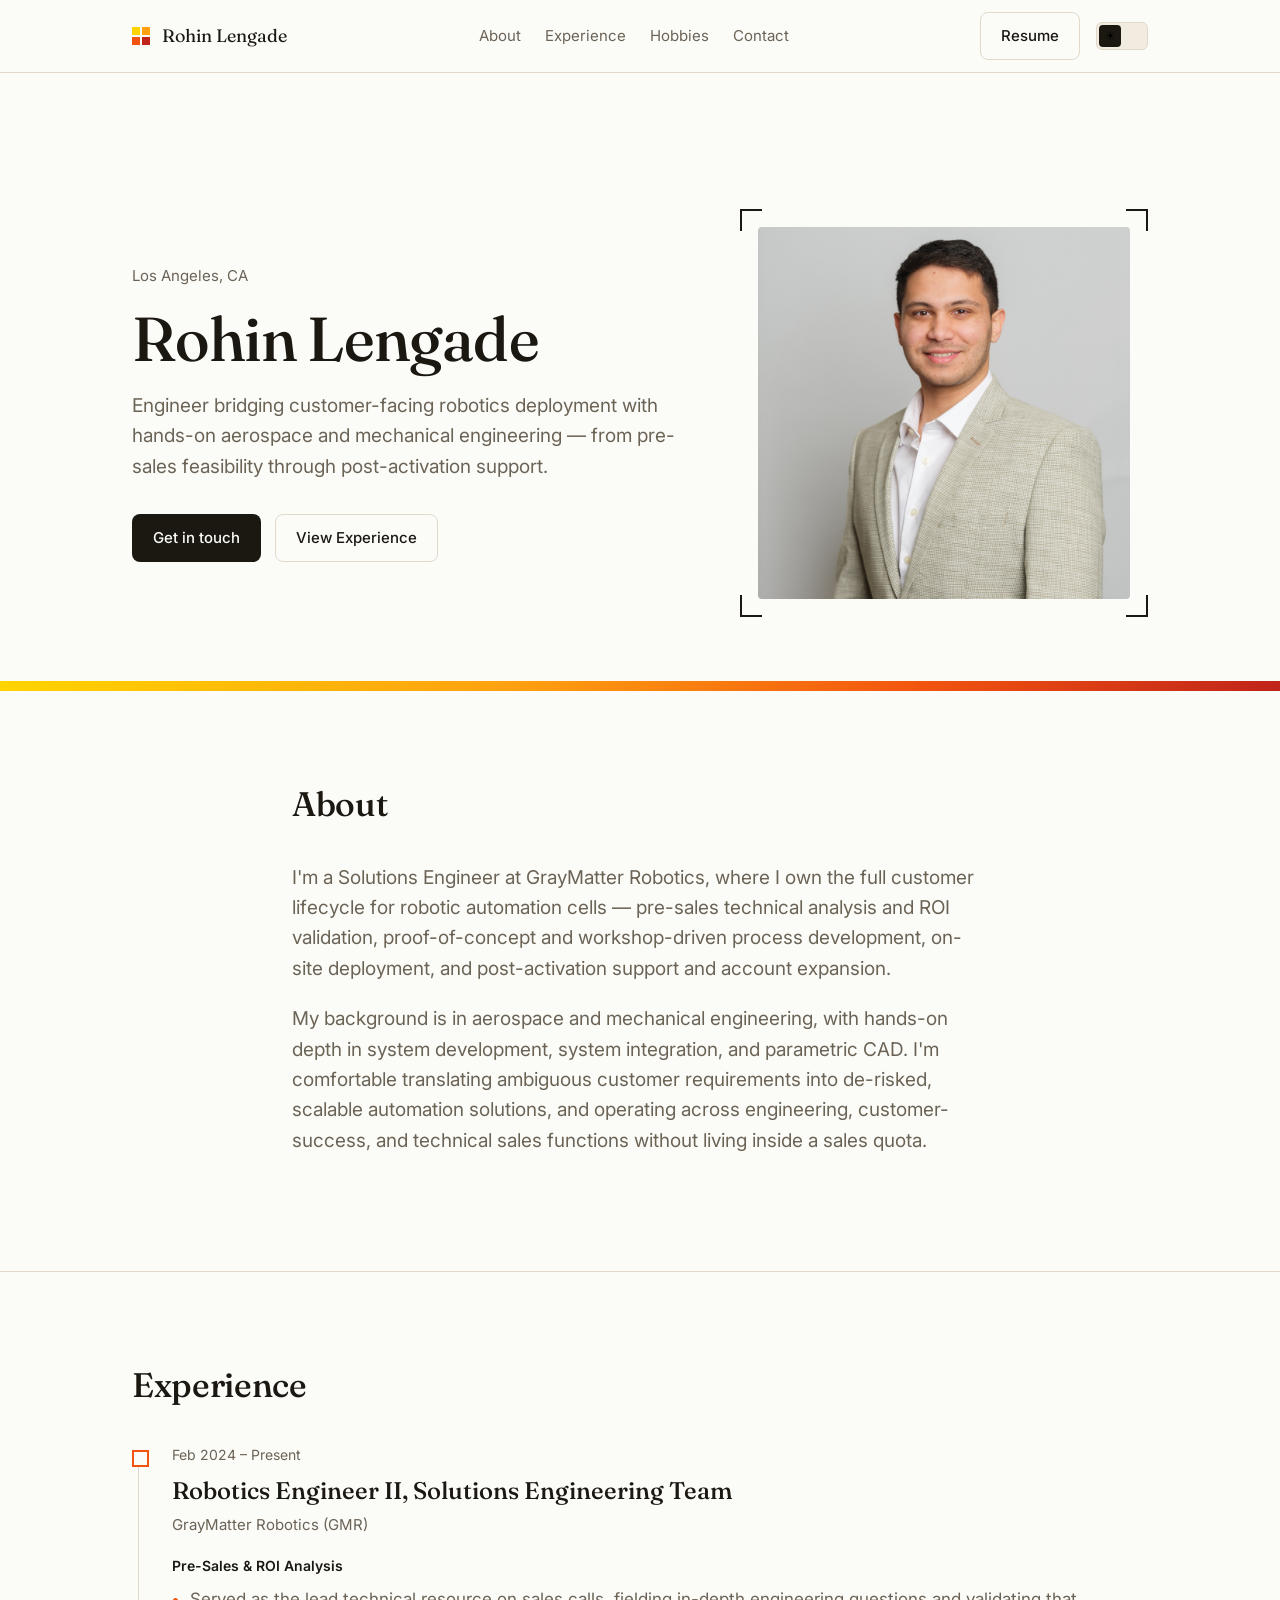
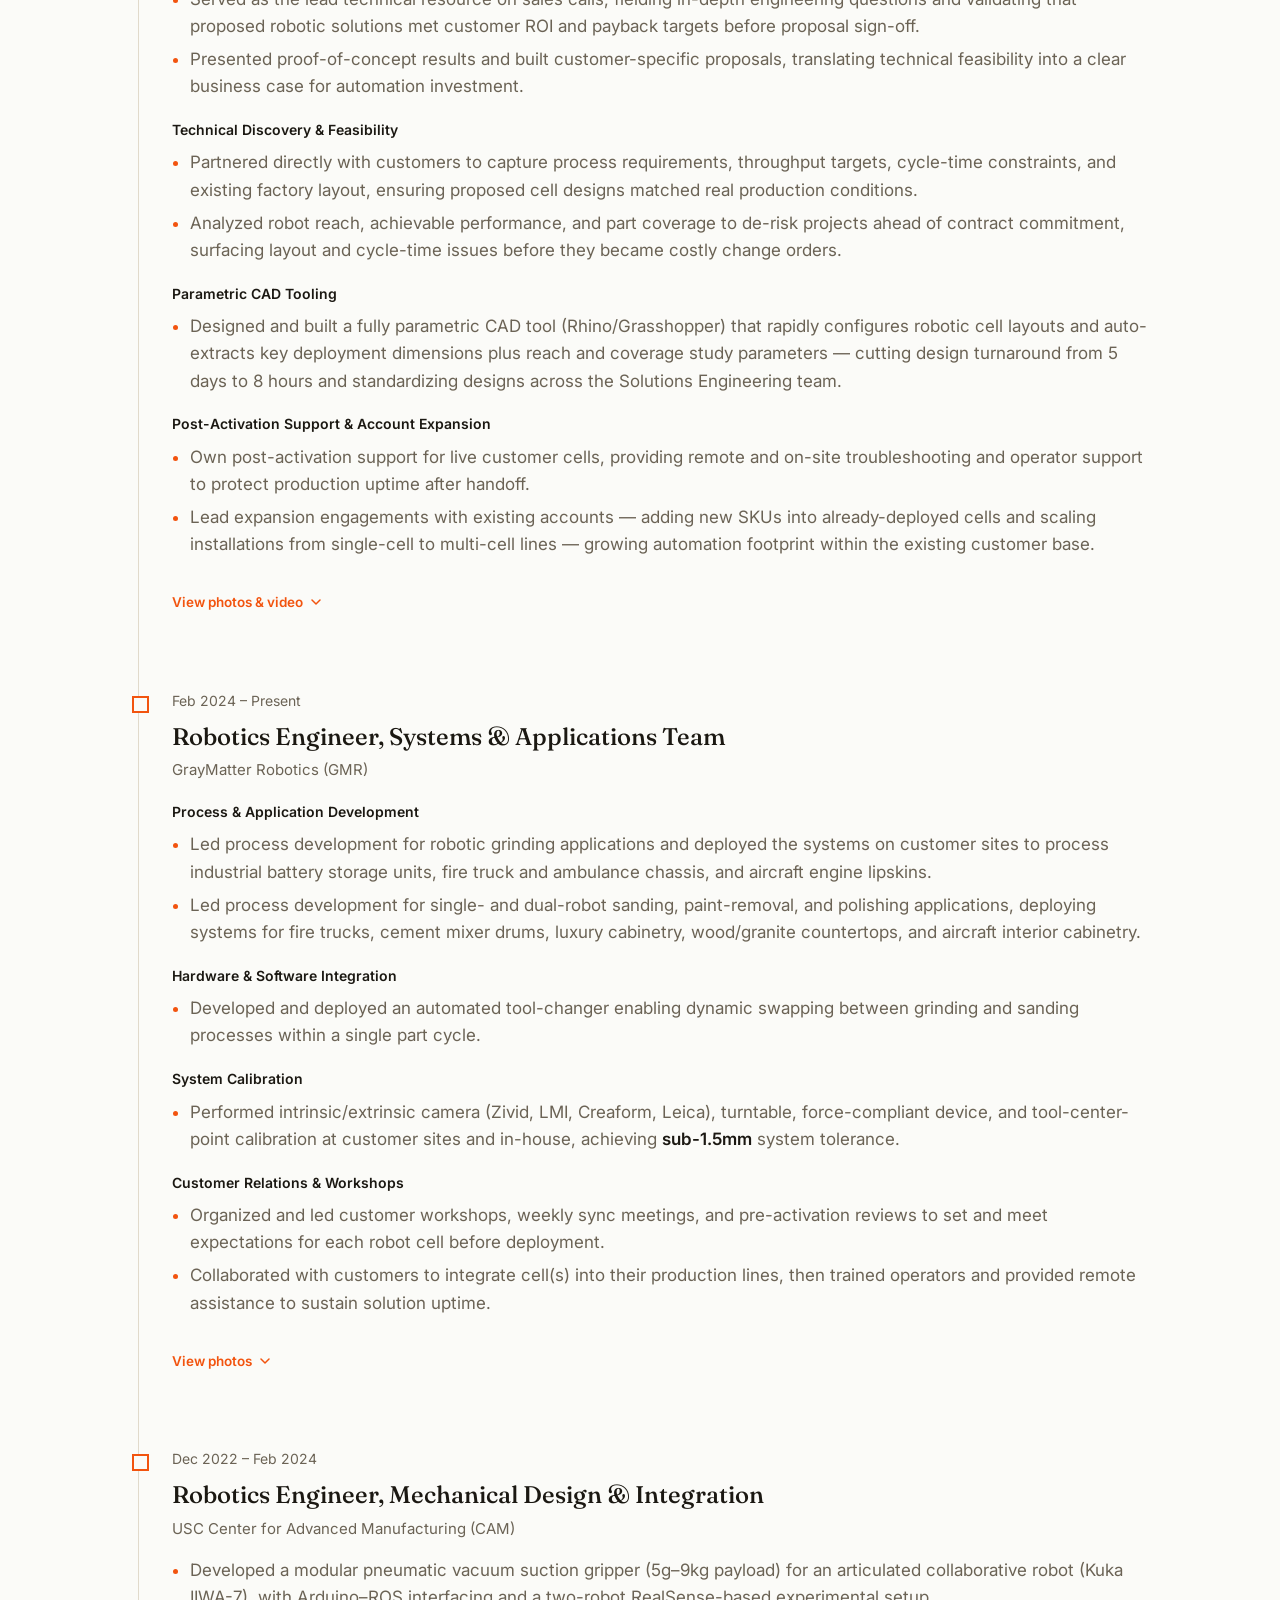
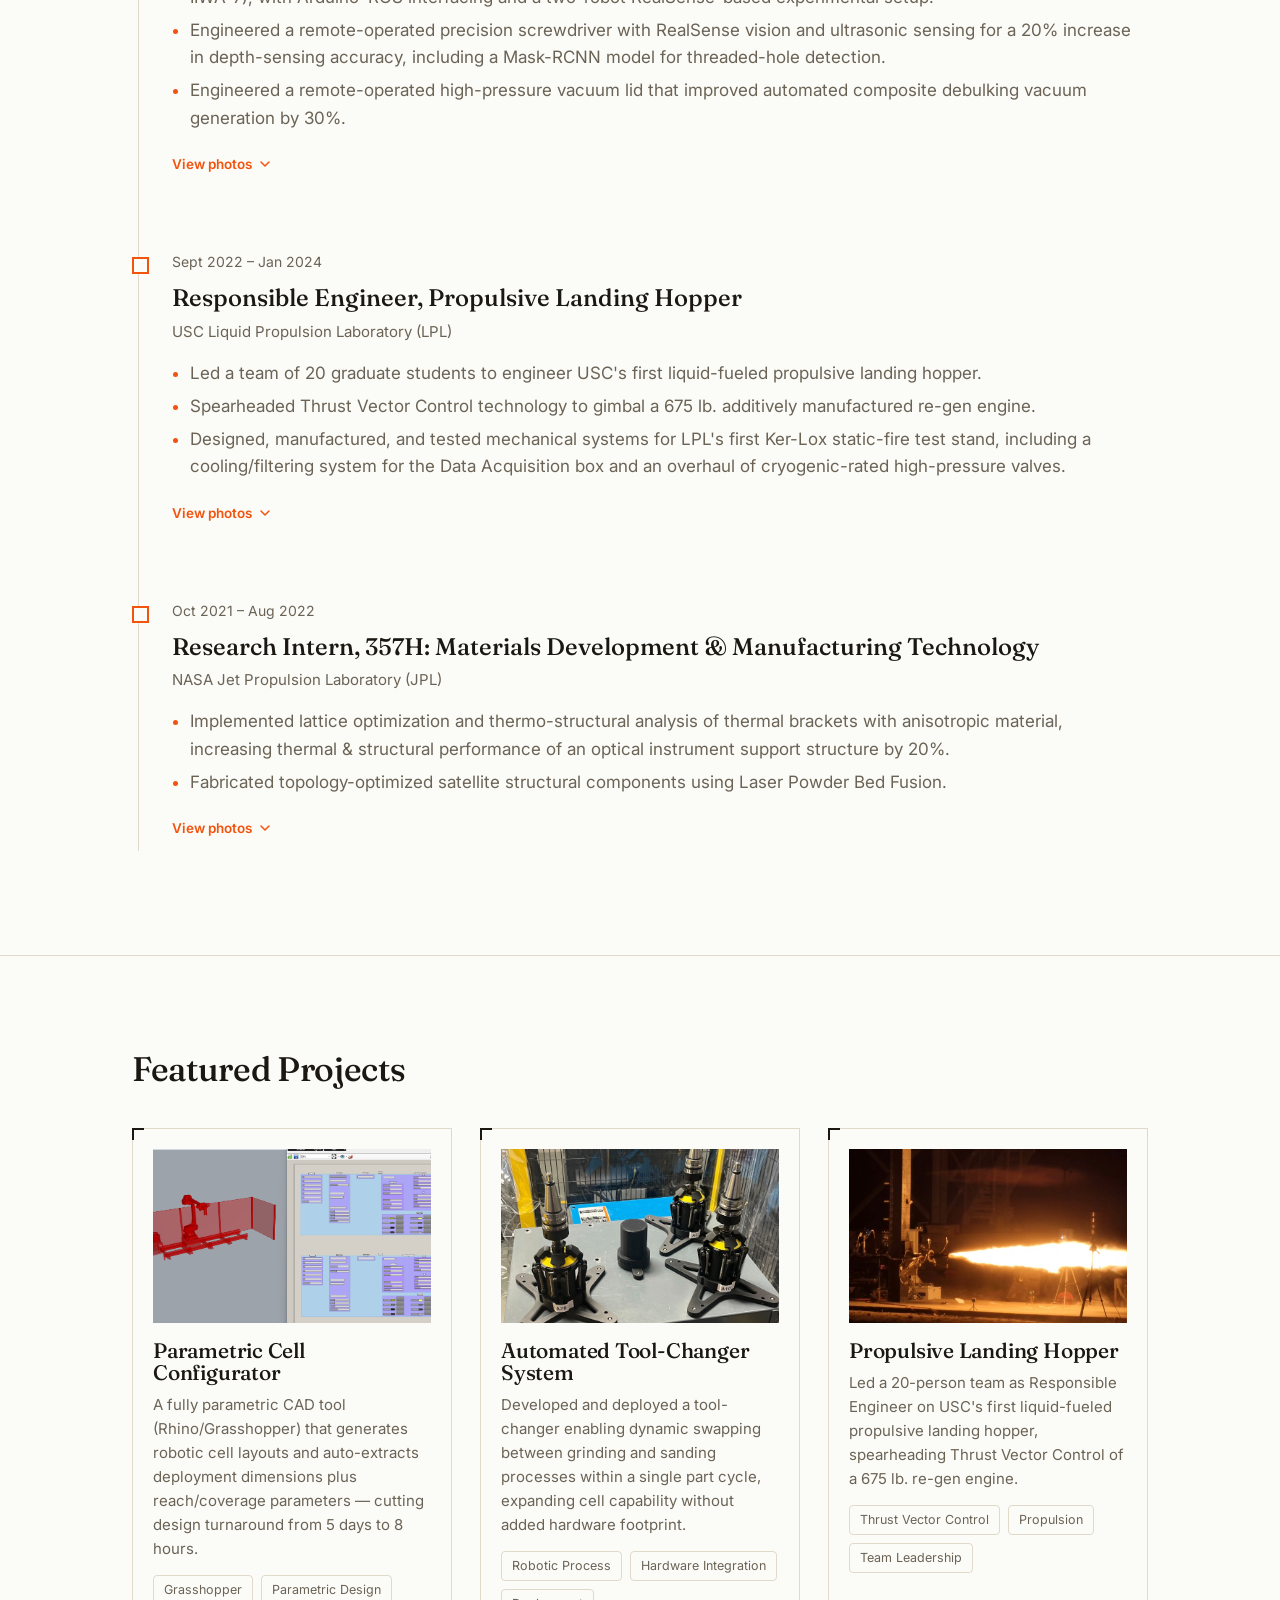
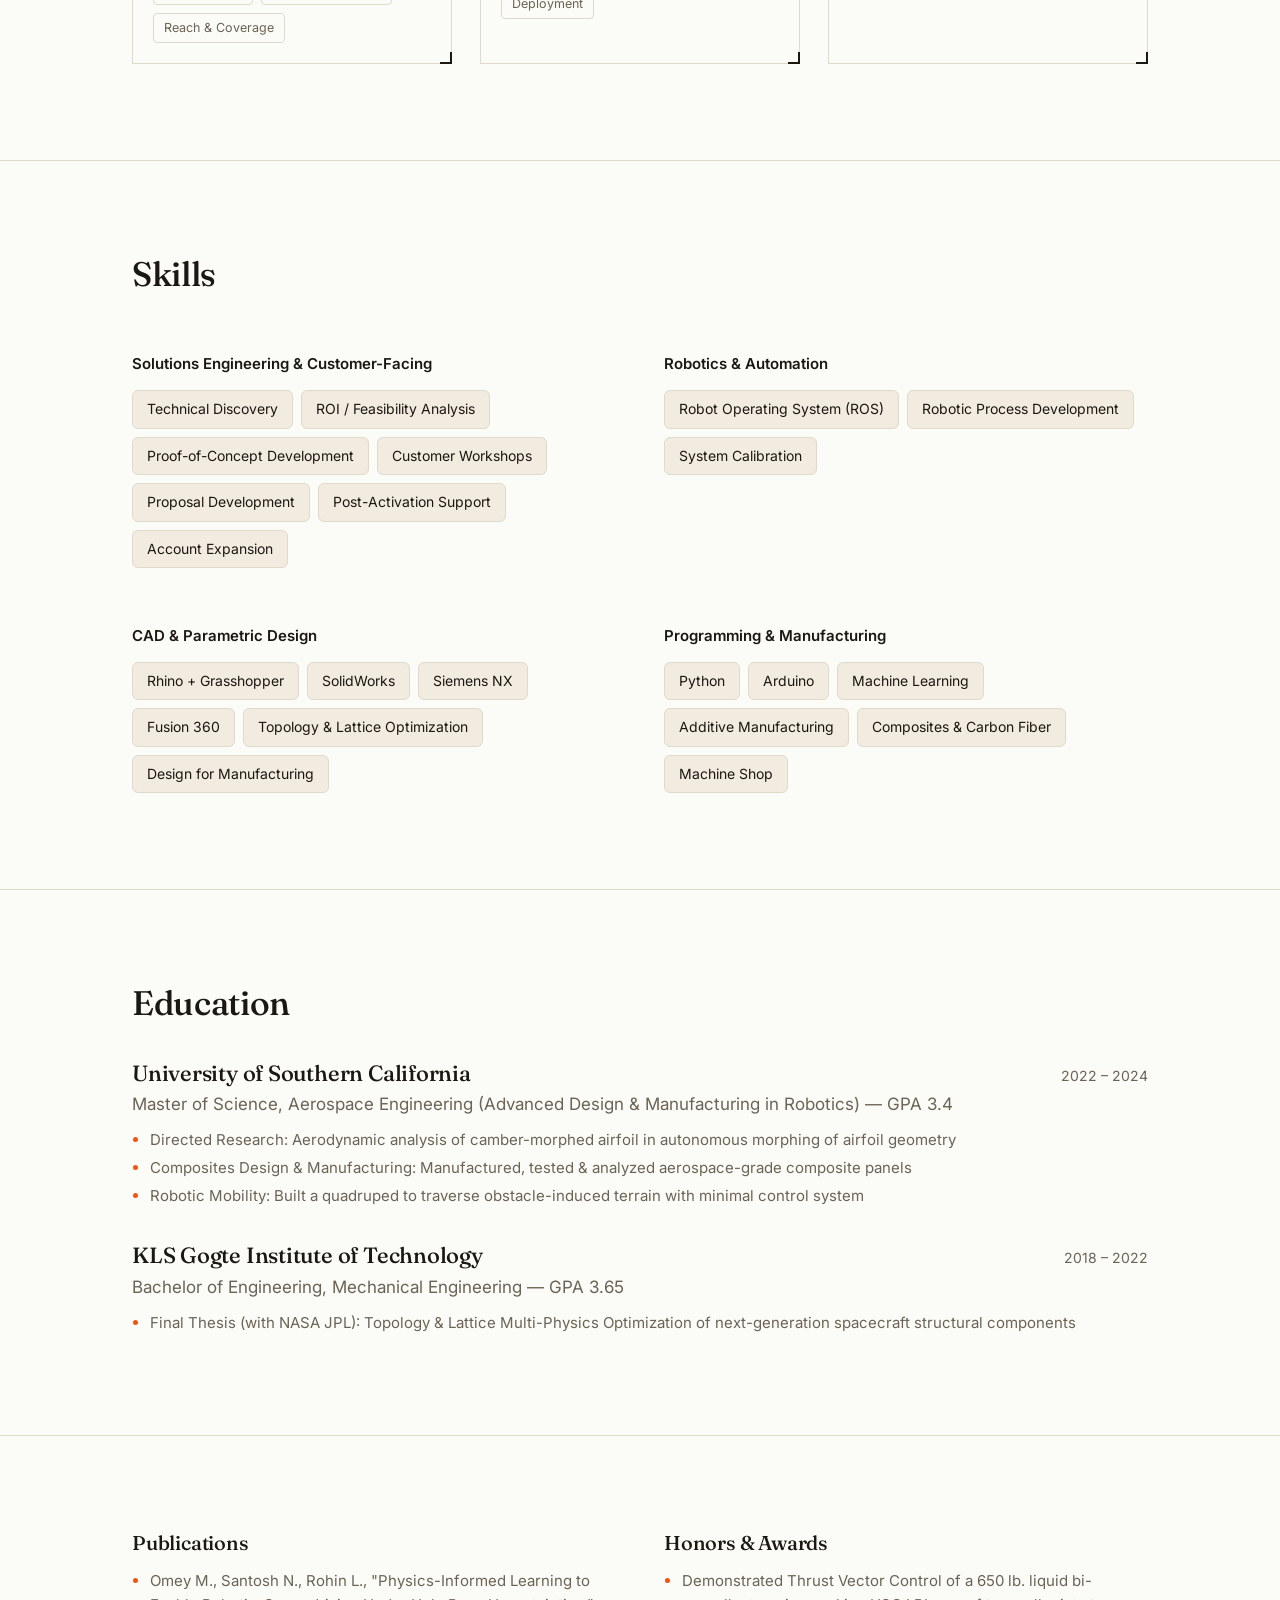
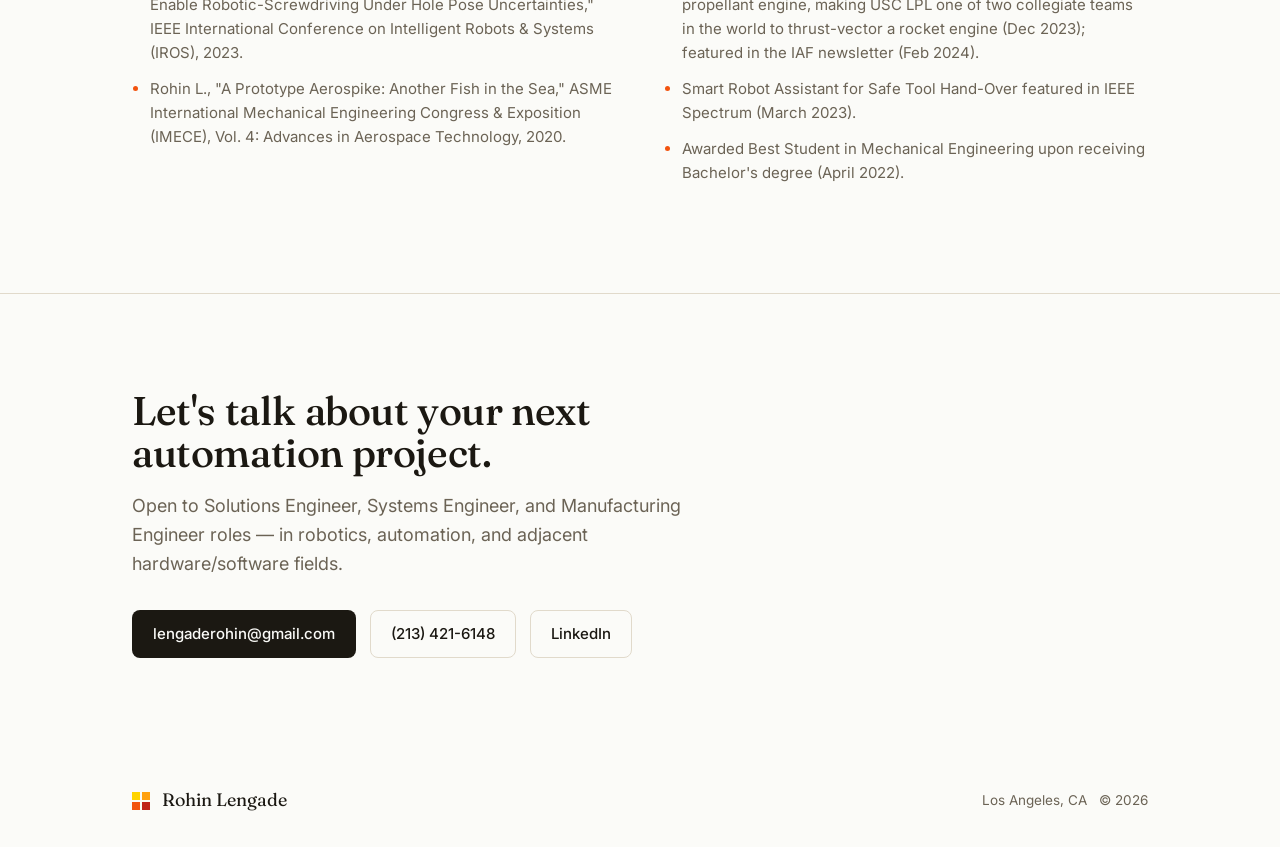
==== commit 8480a687: "Add FABTECH demo video to Solutions Engineering gallery Co-Authored-By: Claude Opus 5.5 <noreply@ant" ====
--- a/index.html
+++ b/index.html
@@ -20,6 +20,7 @@
       <li><a href="#experience">Experience</a></li>
       <li><a href="hobbies.html">Hobbies</a></li>
       <li><a href="#contact">Contact</a></li>
+      <li class="nav-resume-mobile"><a href="resume/Resume_RohinLengade.pdf" target="_blank" rel="noopener">Resume</a></li>
     </ul>
     <div class="nav-right">
       <a class="btn btn-outline" href="resume/Resume_RohinLengade.pdf" target="_blank" rel="noopener">Resume</a>
@@ -105,15 +106,19 @@
         </div>
 
         <button class="entry-toggle" type="button" aria-expanded="false" aria-controls="gallery-se">
-          <span>View photos</span>
+          <span>View photos &amp; video</span>
           <svg class="chevron" width="10" height="6" viewBox="0 0 10 6" fill="none" aria-hidden="true"><path d="M1 1L5 5L9 1" stroke="currentColor" stroke-width="1.5" stroke-linecap="round" stroke-linejoin="round"/></svg>
         </button>
         <div class="entry-gallery-wrap" id="gallery-se">
           <div class="entry-gallery">
             <!-- Replace each src below with photos of this role: sales/discovery calls, POC results, proposals, site walkthroughs -->
-            <figure><img src="assets/images/gallery-placeholder.svg" alt="Add a photo from Solutions Engineering work"></figure>
-            <figure><img src="assets/images/gallery-placeholder.svg" alt="Add a photo from Solutions Engineering work"></figure>
-            <figure><img src="assets/images/gallery-placeholder.svg" alt="Add a photo from Solutions Engineering work"></figure>
+            <figure class="entry-video">
+              <iframe src="https://www.youtube-nocookie.com/embed/2VRIVoWXBFg" title="Factory SuperIntelligence in Action | Live Demo at FABTECH Las Vegas" loading="lazy" allow="accelerometer; clipboard-write; encrypted-media; gyroscope; picture-in-picture; web-share" referrerpolicy="strict-origin-when-cross-origin" allowfullscreen></iframe>
+              <figcaption>Live demo at FABTECH Las Vegas</figcaption>
+            </figure>
+            <figure><img src="assets/images/se1.png" alt="Add a photo from Solutions Engineering work"></figure>
+            <figure><img src="assets/images/se2.JPEG?v=2" alt="Add a photo from Solutions Engineering work"></figure>
+            <figure><img src="assets/images/se3.JPEG" alt="Add a photo from Solutions Engineering work"></figure>
           </div>
         </div>
       </div>
--- a/css/style.css
+++ b/css/style.css
@@ -132,6 +132,7 @@
 }
 .nav-links a:hover { color: var(--ink); }
 .nav-links a[aria-current="page"] { color: var(--ink); }
+.nav-resume-mobile { display: none; }
 
 .nav-right { display: flex; align-items: center; flex-shrink: 0; gap: 16px; }
 
@@ -386,6 +387,19 @@
   border-radius: 4px;
   display: block;
 }
+.entry-gallery .entry-video { grid-column: 1 / -1; }
+.entry-gallery .entry-video iframe {
+  width: 100%;
+  aspect-ratio: 16 / 9;
+  border: 1px solid var(--hairline);
+  border-radius: 4px;
+  display: block;
+}
+.entry-gallery figcaption {
+  margin-top: 8px;
+  font-size: 13px;
+  color: var(--ink-muted);
+}
 /* For diagrams/screenshots where cropping would lose content */
 .entry-gallery img.fit-contain {
   object-fit: contain;
@@ -560,7 +574,28 @@
 
 /* ---------- Responsive ---------- */
 @media (max-width: 860px) {
-  .nav-links { display: none; }
+  .nav-links {
+    display: none;
+    position: absolute;
+    top: 72px;
+    left: 0;
+    right: 0;
+    flex-direction: column;
+    align-items: stretch;
+    gap: 0;
+    background: var(--bg);
+    border-bottom: 1px solid var(--hairline);
+    padding: 4px 32px 12px;
+  }
+  .nav-links.is-open { display: flex; }
+  .nav-links li { width: 100%; }
+  .nav-links a {
+    display: block;
+    padding: 14px 0;
+    border-top: 1px solid var(--hairline);
+  }
+  .nav-resume-mobile { display: block; }
+  .nav-right .btn-outline { display: none; }
   .mobile-toggle {
     display: inline-flex;
     background: none;
